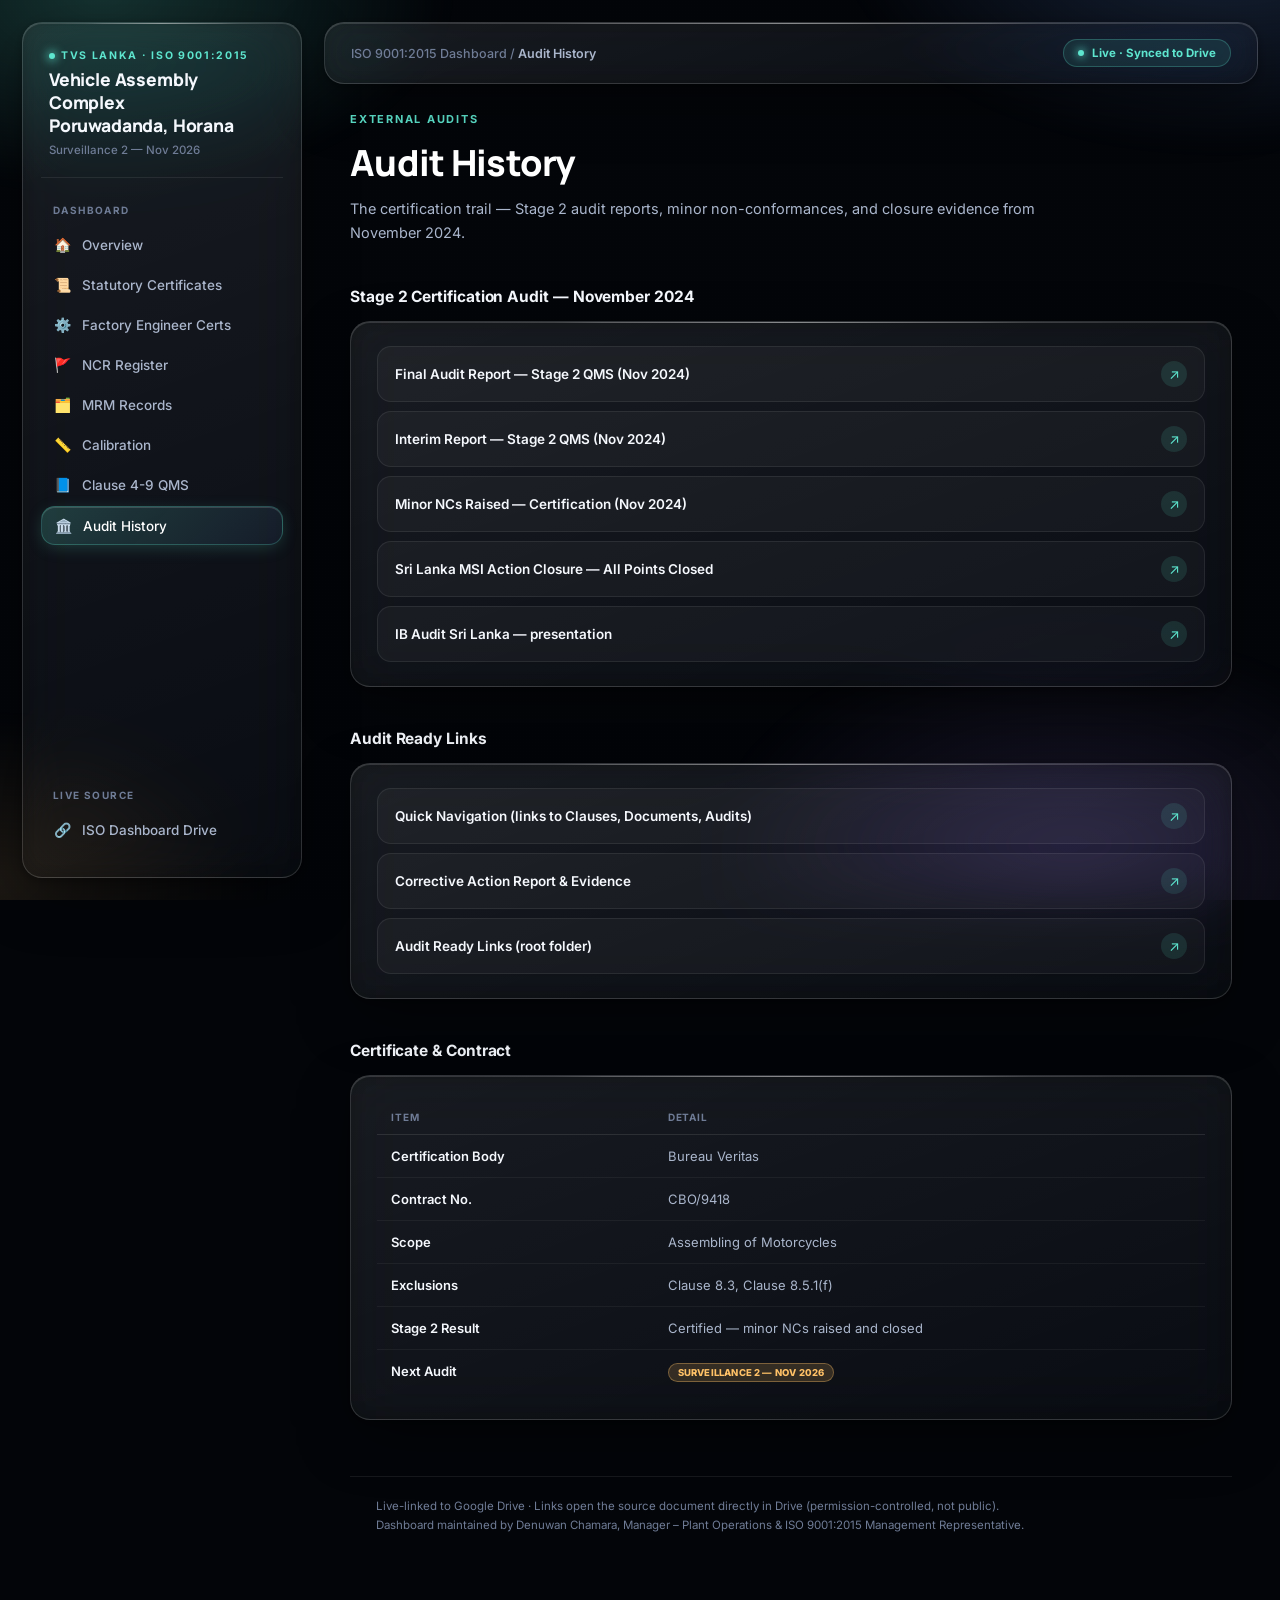
==== audit-history.html @ 872c2c88 "Add files via upload" ====
<!DOCTYPE html>
<html lang="en">
<head>
<meta charset="UTF-8">
<meta name="viewport" content="width=device-width, initial-scale=1.0">
<title>Audit History — TVS Lanka ISO Dashboard</title>
<style>
@import url('https://fonts.googleapis.com/css2?family=Inter:wght@400;500;600;700;800&family=Manrope:wght@500;600;700;800&display=swap');

:root {
  --bg-0: #030509;
  --bg-1: #06090f;

  --glass-fill-1: rgba(255,255,255,0.09);
  --glass-fill-2: rgba(255,255,255,0.03);
  --glass-border: rgba(255,255,255,0.14);
  --glass-border-hi: rgba(255,255,255,0.42);
  --glass-shadow: 0 20px 60px -12px rgba(0,0,0,0.55), 0 2px 8px rgba(0,0,0,0.3);

  --teal: #5ee6cf;
  --blue: #6fa3ff;
  --violet: #b28dff;
  --amber: #ffc267;
  --red: #ff7a7a;

  --text-hi: #f5f8fd;
  --text-mid: #aab6cc;
  --text-low: #6f7c96;

  --r-xl: 28px;
  --r-lg: 20px;
  --r-md: 14px;
  --r-sm: 10px;
}

* { box-sizing: border-box; }
::selection { background: rgba(94,230,207,0.28); color: #fff; }

html { -webkit-font-smoothing: antialiased; }

html, body {
  margin: 0;
  padding: 0;
  background: var(--bg-0);
  color: var(--text-hi);
  font-family: 'Inter', -apple-system, BlinkMacSystemFont, "SF Pro Display", "Segoe UI", sans-serif;
  scroll-behavior: smooth;
  min-height: 100vh;
}

h1, h2, .brand .title, .kpi .num {
  font-family: 'Manrope', -apple-system, BlinkMacSystemFont, sans-serif;
}

a { color: inherit; text-decoration: none; }
button { font-family: inherit; }

/* ============ Ambient background: animated light mesh ============ */
.bg-mesh {
  position: fixed;
  inset: 0;
  z-index: 0;
  overflow: hidden;
  background: var(--bg-0);
}
.bg-mesh::before {
  content: "";
  position: absolute;
  inset: -10%;
  background:
    radial-gradient(38% 30% at 15% 8%, rgba(94,230,207,0.20), transparent 60%),
    radial-gradient(42% 34% at 88% 2%, rgba(111,163,255,0.20), transparent 60%),
    radial-gradient(40% 36% at 78% 88%, rgba(178,141,255,0.14), transparent 60%),
    radial-gradient(30% 26% at 8% 90%, rgba(255,194,103,0.10), transparent 60%);
  filter: blur(10px);
  animation: drift 34s ease-in-out infinite alternate;
}
.bg-mesh::after {
  content: "";
  position: absolute;
  inset: 0;
  background-image: radial-gradient(rgba(255,255,255,0.035) 1px, transparent 1px);
  background-size: 3px 3px;
  opacity: 0.5;
  mix-blend-mode: overlay;
}
@keyframes drift {
  0%   { transform: translate(0,0) scale(1); }
  50%  { transform: translate(-2%, 2%) scale(1.04); }
  100% { transform: translate(2%, -1%) scale(1.02); }
}
@media (prefers-reduced-motion: reduce) {
  .bg-mesh::before { animation: none; }
}

/* ============ Layout ============ */
.layout {
  position: relative;
  z-index: 1;
  display: grid;
  grid-template-columns: 280px 1fr;
  gap: 22px;
  min-height: 100vh;
  padding: 22px;
  align-items: start;
}

/* ============ Glass primitive ============ */
.glass {
  position: relative;
  background: linear-gradient(160deg, var(--glass-fill-1), var(--glass-fill-2));
  backdrop-filter: blur(28px) saturate(170%);
  -webkit-backdrop-filter: blur(28px) saturate(170%);
  border: 1px solid var(--glass-border);
  border-radius: var(--r-lg);
  box-shadow: var(--glass-shadow), inset 0 1px 0 rgba(255,255,255,0.14), inset 0 -1px 12px rgba(0,0,0,0.18);
}
.glass::before {
  content: "";
  position: absolute;
  top: 0; left: 12%; right: 12%;
  height: 1px;
  background: linear-gradient(90deg, transparent, var(--glass-border-hi), transparent);
  border-radius: 100%;
}

/* ============ Sidebar ============ */
.sidebar {
  position: sticky;
  top: 22px;
  height: calc(100vh - 44px);
  padding: 26px 18px;
  display: flex;
  flex-direction: column;
  overflow-y: auto;
}
.sidebar::-webkit-scrollbar { width: 0; }

.brand {
  display: flex;
  flex-direction: column;
  gap: 6px;
  margin-bottom: 26px;
  padding: 0 8px 20px;
  border-bottom: 1px solid rgba(255,255,255,0.08);
}
.brand .mark {
  display: inline-flex;
  align-items: center;
  gap: 6px;
  font-size: 10.5px;
  letter-spacing: 0.16em;
  color: var(--teal);
  font-weight: 700;
  text-transform: uppercase;
}
.brand .mark::before {
  content: "";
  width: 6px; height: 6px;
  border-radius: 50%;
  background: var(--teal);
  box-shadow: 0 0 10px 2px rgba(94,230,207,0.7);
}
.brand .title {
  font-size: 17.5px;
  font-weight: 800;
  color: var(--text-hi);
  line-height: 1.32;
  letter-spacing: -0.01em;
}
.brand .sub {
  font-size: 11.5px;
  color: var(--text-low);
  font-weight: 500;
}

.nav-group { margin-bottom: 22px; }
.nav-label {
  font-size: 10px;
  letter-spacing: 0.14em;
  text-transform: uppercase;
  color: var(--text-low);
  margin: 0 0 10px 12px;
  font-weight: 700;
}

.nav-link {
  position: relative;
  display: flex;
  align-items: center;
  gap: 11px;
  padding: 10px 12px;
  border-radius: var(--r-md);
  font-size: 13.5px;
  font-weight: 500;
  color: var(--text-mid);
  margin-bottom: 3px;
  transition: background 0.2s ease, color 0.2s ease, transform 0.15s ease;
}
.nav-link:hover { background: rgba(255,255,255,0.06); color: var(--text-hi); transform: translateX(2px); }
.nav-link.active {
  background: linear-gradient(135deg, rgba(94,230,207,0.20), rgba(111,163,255,0.08));
  color: #fff;
  border: 1px solid rgba(94,230,207,0.25);
  box-shadow: 0 4px 18px -4px rgba(94,230,207,0.25), inset 0 1px 0 rgba(255,255,255,0.15);
}
.nav-link .ic { width: 18px; text-align: center; font-size: 14px; }

.sidebar-footer { margin-top: auto; padding-top: 16px; }

/* ============ Main ============ */
.main { min-width: 0; }

.topbar {
  padding: 16px 26px;
  margin-bottom: 24px;
  display: flex;
  align-items: center;
  justify-content: space-between;
}
.topbar .crumb { font-size: 12.5px; color: var(--text-low); font-weight: 500; }
.topbar .crumb b { color: var(--text-mid); font-weight: 600; }
.topbar .pill {
  display: flex;
  align-items: center;
  gap: 8px;
  font-size: 11.5px;
  font-weight: 700;
  color: var(--teal);
  padding: 6px 14px;
  border-radius: 100px;
  background: rgba(94,230,207,0.10);
  border: 1px solid rgba(94,230,207,0.25);
}
.pill-dot { width: 6px; height: 6px; border-radius: 50%; background: var(--teal); box-shadow: 0 0 8px 1px rgba(94,230,207,0.8); }

.content-pad { padding: 4px 26px 60px; }

.page-header { margin-bottom: 34px; }
.eyebrow {
  font-size: 11px;
  letter-spacing: 0.16em;
  text-transform: uppercase;
  color: var(--teal);
  font-weight: 700;
  margin-bottom: 12px;
}
h1 {
  font-size: 36px;
  font-weight: 800;
  margin: 0 0 10px;
  letter-spacing: -0.02em;
  background: linear-gradient(135deg, #ffffff 30%, #b9c6de 100%);
  -webkit-background-clip: text;
  background-clip: text;
  -webkit-text-fill-color: transparent;
}
.page-desc { color: var(--text-mid); font-size: 14.5px; max-width: 700px; line-height: 1.65; }

/* ============ Grid & Panel ============ */
.grid { display: grid; gap: 18px; }
.grid-2 { grid-template-columns: repeat(2, 1fr); }
.grid-3 { grid-template-columns: repeat(3, 1fr); }
.grid-4 { grid-template-columns: repeat(4, 1fr); }

@media (max-width: 1050px) {
  .grid-2, .grid-3, .grid-4 { grid-template-columns: 1fr; }
  .layout { grid-template-columns: 1fr; }
  .sidebar { position: relative; height: auto; top: 0; }
}

.panel { padding: 24px 26px; }

/* ============ KPI cards ============ */
.kpi {
  padding: 22px 24px;
  position: relative;
  overflow: hidden;
}
.kpi::after {
  content: "";
  position: absolute;
  width: 120px; height: 120px;
  border-radius: 50%;
  top: -50px; right: -50px;
  background: radial-gradient(circle, var(--kpi-glow, rgba(94,230,207,0.25)), transparent 70%);
  filter: blur(6px);
}
.kpi .num { font-size: 32px; font-weight: 800; letter-spacing: -0.02em; position: relative; z-index: 1; }
.kpi .label { font-size: 12.5px; color: var(--text-mid); margin-top: 6px; font-weight: 500; position: relative; z-index: 1; }
.kpi.ok { --kpi-glow: rgba(94,230,207,0.3); } .kpi.ok .num { color: var(--teal); }
.kpi.warn { --kpi-glow: rgba(255,194,103,0.3); } .kpi.warn .num { color: var(--amber); }
.kpi.bad { --kpi-glow: rgba(255,122,122,0.3); } .kpi.bad .num { color: var(--red); }

/* ============ Section title ============ */
.section-title {
  font-size: 15.5px;
  font-weight: 700;
  margin: 42px 0 15px;
  display: flex;
  align-items: center;
  gap: 10px;
  color: var(--text-hi);
  letter-spacing: -0.005em;
}
.section-title .count {
  font-size: 10.5px;
  font-weight: 700;
  padding: 3px 10px;
  border-radius: 100px;
  background: rgba(255,255,255,0.06);
  border: 1px solid rgba(255,255,255,0.1);
  color: var(--text-mid);
}

/* ============ Document rows ============ */
.doc-list { display: flex; flex-direction: column; gap: 9px; }
.doc-row {
  display: flex;
  align-items: center;
  justify-content: space-between;
  gap: 14px;
  padding: 14px 17px;
  border-radius: var(--r-md);
  background: rgba(255,255,255,0.035);
  border: 1px solid rgba(255,255,255,0.08);
  transition: background 0.18s ease, border-color 0.18s ease, transform 0.15s ease;
}
.doc-row:hover {
  background: rgba(255,255,255,0.075);
  border-color: rgba(255,255,255,0.18);
  transform: translateX(3px);
}
.doc-row .name { font-size: 13.5px; color: var(--text-hi); font-weight: 600; }
.doc-row .meta { font-size: 11.5px; color: var(--text-low); margin-top: 3px; }
.doc-row .arrow {
  color: var(--teal);
  font-size: 14px;
  flex-shrink: 0;
  width: 26px; height: 26px;
  display: flex; align-items: center; justify-content: center;
  border-radius: 50%;
  background: rgba(94,230,207,0.12);
  transition: transform 0.18s ease;
}
.doc-row:hover .arrow { transform: rotate(45deg) scale(1.1); }

.tag {
  font-size: 9.5px;
  font-weight: 800;
  letter-spacing: 0.05em;
  padding: 4px 9px;
  border-radius: 7px;
  text-transform: uppercase;
  flex-shrink: 0;
  border: 1px solid transparent;
}
.tag.current { background: rgba(94,230,207,0.14); color: var(--teal); border-color: rgba(94,230,207,0.3); }
.tag.superseded { background: rgba(170,182,204,0.10); color: var(--text-low); border-color: rgba(170,182,204,0.18); }
.tag.expired { background: rgba(255,122,122,0.16); color: var(--red); border-color: rgba(255,122,122,0.35); }
.tag.pending { background: rgba(255,194,103,0.14); color: var(--amber); border-color: rgba(255,194,103,0.3); }
.tag.folder { background: rgba(111,163,255,0.14); color: var(--blue); border-color: rgba(111,163,255,0.3); }

/* ============ Category card ============ */
.cat-card {
  padding: 22px 22px 18px;
}
.cat-card .cat-head {
  display: flex;
  align-items: center;
  justify-content: space-between;
  margin-bottom: 16px;
}
.cat-card .cat-title { font-size: 14.5px; font-weight: 700; display: flex; align-items: center; gap: 9px; }

/* ============ Alerts ============ */
.alert {
  display: flex;
  gap: 14px;
  align-items: flex-start;
  padding: 16px 20px;
  border-radius: var(--r-md);
  margin-bottom: 14px;
  backdrop-filter: blur(20px);
}
.alert.bad { background: linear-gradient(135deg, rgba(255,122,122,0.12), rgba(255,122,122,0.02)); border: 1px solid rgba(255,122,122,0.3); box-shadow: inset 0 1px 0 rgba(255,255,255,0.08); }
.alert.warn { background: linear-gradient(135deg, rgba(255,194,103,0.12), rgba(255,194,103,0.02)); border: 1px solid rgba(255,194,103,0.3); box-shadow: inset 0 1px 0 rgba(255,255,255,0.08); }
.alert .a-title { font-weight: 700; font-size: 13.5px; margin-bottom: 4px; color: var(--text-hi); }
.alert .a-body { font-size: 12.5px; color: var(--text-mid); line-height: 1.55; }

/* ============ Table ============ */
table { width: 100%; border-collapse: collapse; font-size: 13px; }
th {
  text-align: left;
  font-size: 10px;
  letter-spacing: 0.09em;
  text-transform: uppercase;
  color: var(--text-low);
  padding: 11px 14px;
  border-bottom: 1px solid rgba(255,255,255,0.1);
  font-weight: 700;
}
td { padding: 13px 14px; border-bottom: 1px solid rgba(255,255,255,0.05); color: var(--text-mid); vertical-align: top; }
tr:last-child td { border-bottom: none; }
tr:hover td { background: rgba(255,255,255,0.02); }
td.strong { color: var(--text-hi); font-weight: 600; }

.badge {
  display: inline-block;
  font-size: 9.5px;
  font-weight: 800;
  padding: 3px 9px;
  border-radius: 100px;
  text-transform: uppercase;
  letter-spacing: 0.02em;
  border: 1px solid transparent;
}
.badge.critical { background: rgba(255,122,122,0.16); color: var(--red); border-color: rgba(255,122,122,0.35); }
.badge.high { background: rgba(255,194,103,0.16); color: var(--amber); border-color: rgba(255,194,103,0.35); }
.badge.medium { background: rgba(111,163,255,0.16); color: var(--blue); border-color: rgba(111,163,255,0.35); }
.badge.chronic { background: rgba(255,122,122,0.22); color: #ffc9c9; border: 1px solid rgba(255,122,122,0.5); }

/* ============ Footer ============ */
.footer-note {
  margin-top: 56px;
  padding: 20px 26px 0;
  border-top: 1px solid rgba(255,255,255,0.08);
  font-size: 11.5px;
  color: var(--text-low);
  line-height: 1.7;
}

/* ============ Quicklinks ============ */
.quicklink-grid { display: grid; grid-template-columns: repeat(4, 1fr); gap: 16px; margin-top: 6px; }
@media (max-width: 950px) { .quicklink-grid { grid-template-columns: repeat(2, 1fr); } }

.quicklink {
  padding: 20px 20px;
  transition: transform 0.2s cubic-bezier(.2,.8,.2,1), border-color 0.2s ease, box-shadow 0.2s ease;
}
.quicklink:hover {
  transform: translateY(-4px);
  border-color: rgba(94,230,207,0.4);
  box-shadow: var(--glass-shadow), 0 0 0 1px rgba(94,230,207,0.15), inset 0 1px 0 rgba(255,255,255,0.18);
}
.quicklink .qi {
  font-size: 20px;
  margin-bottom: 12px;
  width: 40px; height: 40px;
  display: flex; align-items: center; justify-content: center;
  border-radius: 12px;
  background: linear-gradient(135deg, rgba(94,230,207,0.18), rgba(111,163,255,0.10));
  border: 1px solid rgba(255,255,255,0.1);
}
.quicklink .qt { font-size: 13.5px; font-weight: 700; margin-bottom: 5px; color: var(--text-hi); }
.quicklink .qd { font-size: 11.5px; color: var(--text-low); line-height: 1.5; }

</style>
</head>
<body>
<div class="bg-mesh"></div>
<div class="layout">
<aside class="sidebar glass">
  <div class="brand">
    <div class="mark">TVS Lanka · ISO 9001:2015</div>
    <div class="title">Vehicle Assembly Complex<br/>Poruwadanda, Horana</div>
    <div class="sub">Surveillance 2 — Nov 2026</div>
  </div>
  <div class="nav-group">
    <div class="nav-label">Dashboard</div>
    <a class="nav-link" href="index.html"><span class="ic">🏠</span>Overview</a>
<a class="nav-link" href="statutory-certificates.html"><span class="ic">📜</span>Statutory Certificates</a>
<a class="nav-link" href="factory-engineer-certifications.html"><span class="ic">⚙️</span>Factory Engineer Certs</a>
<a class="nav-link" href="ncr-register.html"><span class="ic">🚩</span>NCR Register</a>
<a class="nav-link" href="mrm.html"><span class="ic">🗂️</span>MRM Records</a>
<a class="nav-link" href="calibration.html"><span class="ic">📏</span>Calibration</a>
<a class="nav-link" href="clauses.html"><span class="ic">📘</span>Clause 4-9 QMS</a>
<a class="nav-link active" href="audit-history.html"><span class="ic">🏛️</span>Audit History</a>

  </div>
  <div class="sidebar-footer">
    <div class="nav-group" style="margin-bottom:0;">
      <div class="nav-label">Live Source</div>
      <a class="nav-link" href="https://drive.google.com/drive/folders/1fI8lnC75AIHqGL_A47RscJQQVcNP-9Ax" target="_blank"><span class="ic">🔗</span>ISO Dashboard Drive</a>
    </div>
  </div>
</aside>
<main class="main">
  <div class="topbar glass">
    <div class="crumb">ISO 9001:2015 Dashboard&nbsp;/&nbsp;<b>Audit History</b></div>
    <div class="pill"><span class="pill-dot"></span>Live &middot; Synced to Drive</div>
  </div>
  <div class="content-pad">
    <div class="page-header">
      <div class="eyebrow">External Audits</div>
      <h1>Audit History</h1>
      <div class="page-desc">The certification trail — Stage 2 audit reports, minor non-conformances, and closure evidence from November 2024.</div>
    </div>

  <div class="section-title">Stage 2 Certification Audit — November 2024</div>
  <div class="panel glass">
    <div class="doc-list">
      <a class="doc-row" href="https://drive.google.com/file/d/1U3VOqRWzW9GC2PaIjoJ5Zw7SLGYOLklu/view" target="_blank">
      <div><div class="name">Final Audit Report — Stage 2 QMS (Nov 2024)</div></div>
      <span class="arrow">↗</span>
    </a>
      <a class="doc-row" href="https://drive.google.com/file/d/1ASRcTXyn5oIRUrGyYidHrpGFAe1XMweg/view" target="_blank">
      <div><div class="name">Interim Report — Stage 2 QMS (Nov 2024)</div></div>
      <span class="arrow">↗</span>
    </a>
      <a class="doc-row" href="https://drive.google.com/file/d/1bRiIWPdn7fgTtwjK1tMe_m0PeQ1g3TIs/view" target="_blank">
      <div><div class="name">Minor NCs Raised — Certification (Nov 2024)</div></div>
      <span class="arrow">↗</span>
    </a>
      <a class="doc-row" href="https://drive.google.com/file/d/1uv_p8wBw6MtBkpVPQ0wBJHSq2GV9XaME/view" target="_blank">
      <div><div class="name">Sri Lanka MSI Action Closure — All Points Closed</div></div>
      <span class="arrow">↗</span>
    </a>
      <a class="doc-row" href="https://drive.google.com/file/d/19JS_Xjr5gTbVakaHUEgIbD3VSBVutxQ1/view" target="_blank">
      <div><div class="name">IB Audit Sri Lanka — presentation</div></div>
      <span class="arrow">↗</span>
    </a>
    </div>
  </div>

  <div class="section-title">Audit Ready Links</div>
  <div class="panel glass">
    <div class="doc-list">
      <a class="doc-row" href="https://drive.google.com/drive/folders/1SruCMh9dSh_uIXXEnyx3kbPPVjtuRUpo" target="_blank">
      <div><div class="name">Quick Navigation (links to Clauses, Documents, Audits)</div></div>
      <span class="arrow">↗</span>
    </a>
      <a class="doc-row" href="https://drive.google.com/drive/folders/1nq7LkVDhAlJTqsPqGEddVaicQluwNcwt" target="_blank">
      <div><div class="name">Corrective Action Report & Evidence</div></div>
      <span class="arrow">↗</span>
    </a>
      <a class="doc-row" href="https://drive.google.com/drive/folders/1YqowLsZUve3og3bkjUZS7cNyOKn9-jeX" target="_blank">
      <div><div class="name">Audit Ready Links (root folder)</div></div>
      <span class="arrow">↗</span>
    </a>
    </div>
  </div>

  <div class="section-title">Certificate & Contract</div>
  <div class="panel glass">
    <table>
      <tr><th>Item</th><th>Detail</th></tr>
      <tr><td class="strong">Certification Body</td><td>Bureau Veritas</td></tr>
      <tr><td class="strong">Contract No.</td><td>CBO/9418</td></tr>
      <tr><td class="strong">Scope</td><td>Assembling of Motorcycles</td></tr>
      <tr><td class="strong">Exclusions</td><td>Clause 8.3, Clause 8.5.1(f)</td></tr>
      <tr><td class="strong">Stage 2 Result</td><td>Certified — minor NCs raised and closed</td></tr>
      <tr><td class="strong">Next Audit</td><td><span class="badge high">Surveillance 2 — Nov 2026</span></td></tr>
    </table>
  </div>

    <div class="footer-note">
      Live-linked to Google Drive · Links open the source document directly in Drive (permission-controlled, not public).<br/>
      Dashboard maintained by Denuwan Chamara, Manager – Plant Operations &amp; ISO 9001:2015 Management Representative.
    </div>
  </div>
</main>
</div>
</body>
</html>
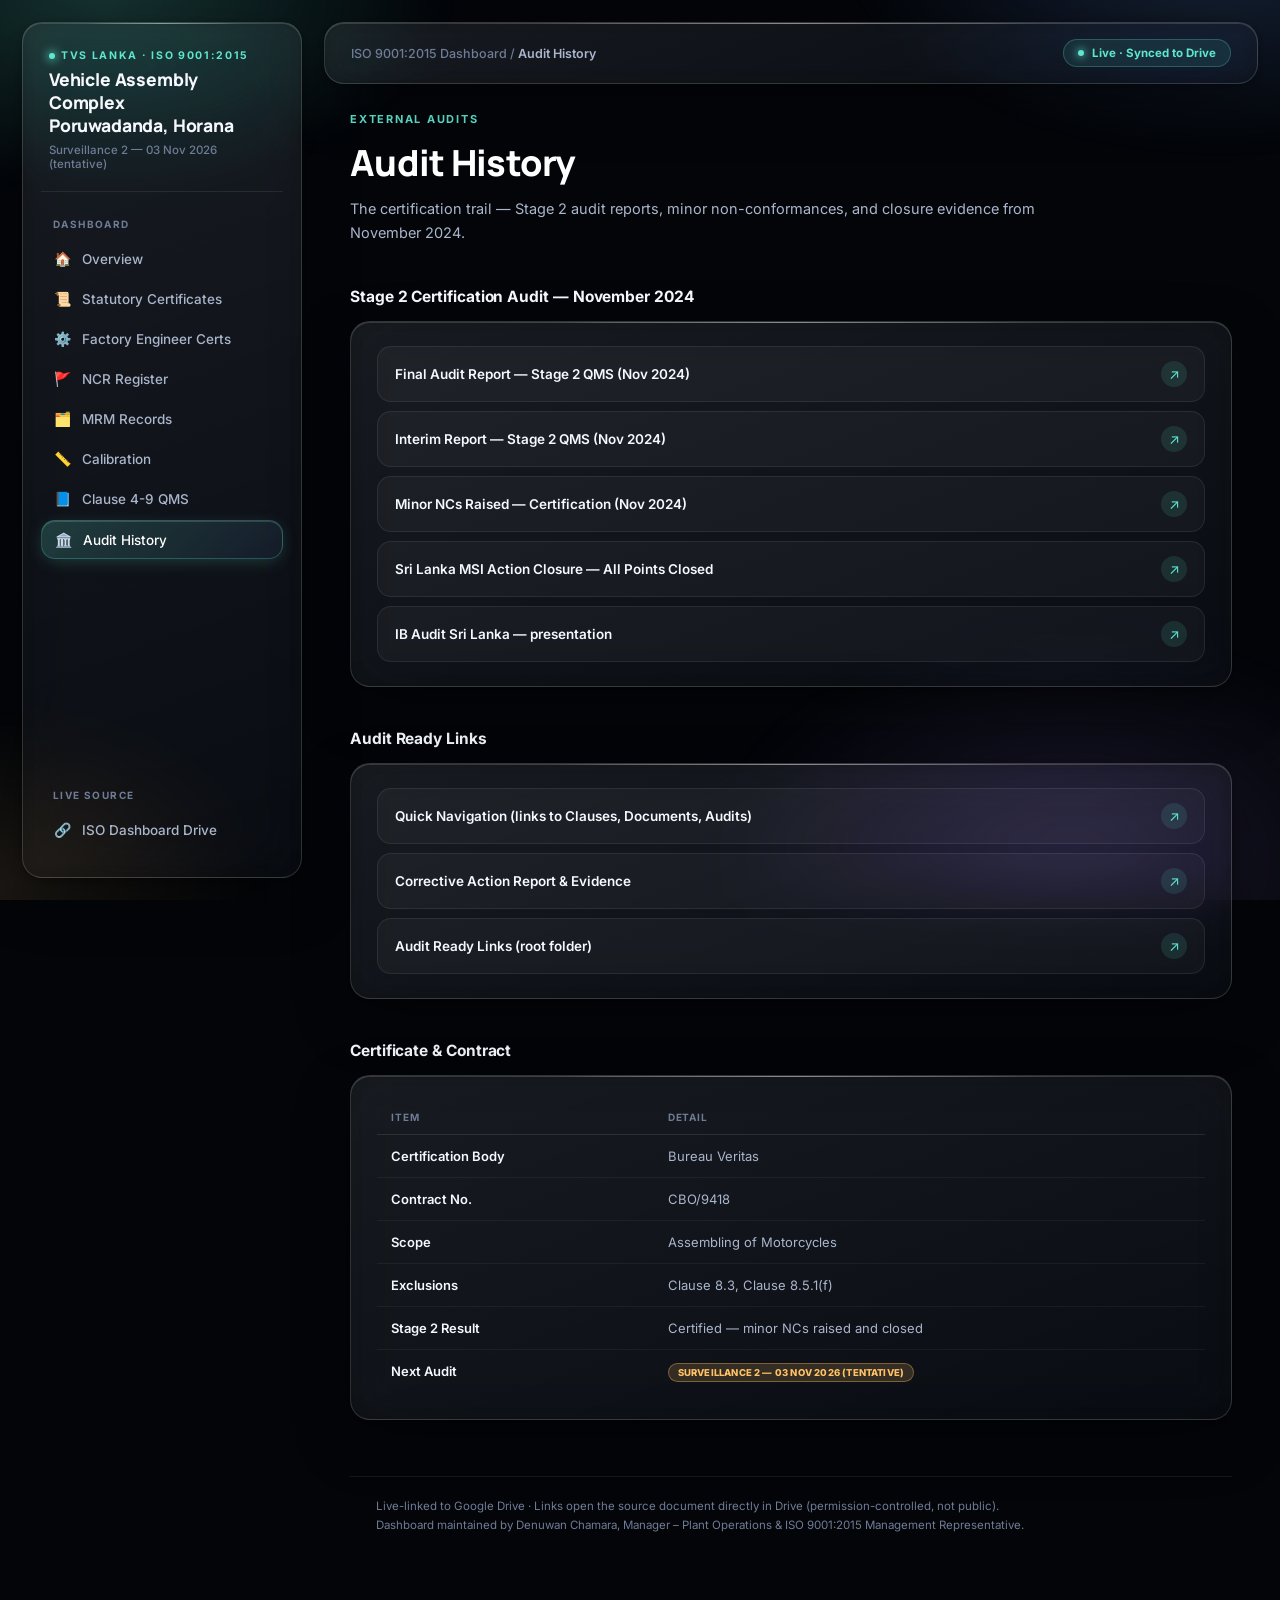
==== commit 25552d61: "Update status: S2 03-Nov-2026 countdown, calibration done, fire pump re-inspected, MRM overdue, pend" ====
--- a/audit-history.html
+++ b/audit-history.html
@@ -464,7 +464,7 @@
   <div class="brand">
     <div class="mark">TVS Lanka · ISO 9001:2015</div>
     <div class="title">Vehicle Assembly Complex<br/>Poruwadanda, Horana</div>
-    <div class="sub">Surveillance 2 — Nov 2026</div>
+    <div class="sub">Surveillance 2 — 03 Nov 2026 (tentative)</div>
   </div>
   <div class="nav-group">
     <div class="nav-label">Dashboard</div>
@@ -550,7 +550,7 @@
       <tr><td class="strong">Scope</td><td>Assembling of Motorcycles</td></tr>
       <tr><td class="strong">Exclusions</td><td>Clause 8.3, Clause 8.5.1(f)</td></tr>
       <tr><td class="strong">Stage 2 Result</td><td>Certified — minor NCs raised and closed</td></tr>
-      <tr><td class="strong">Next Audit</td><td><span class="badge high">Surveillance 2 — Nov 2026</span></td></tr>
+      <tr><td class="strong">Next Audit</td><td><span class="badge high">Surveillance 2 — 03 Nov 2026 (tentative)</span></td></tr>
     </table>
   </div>
 
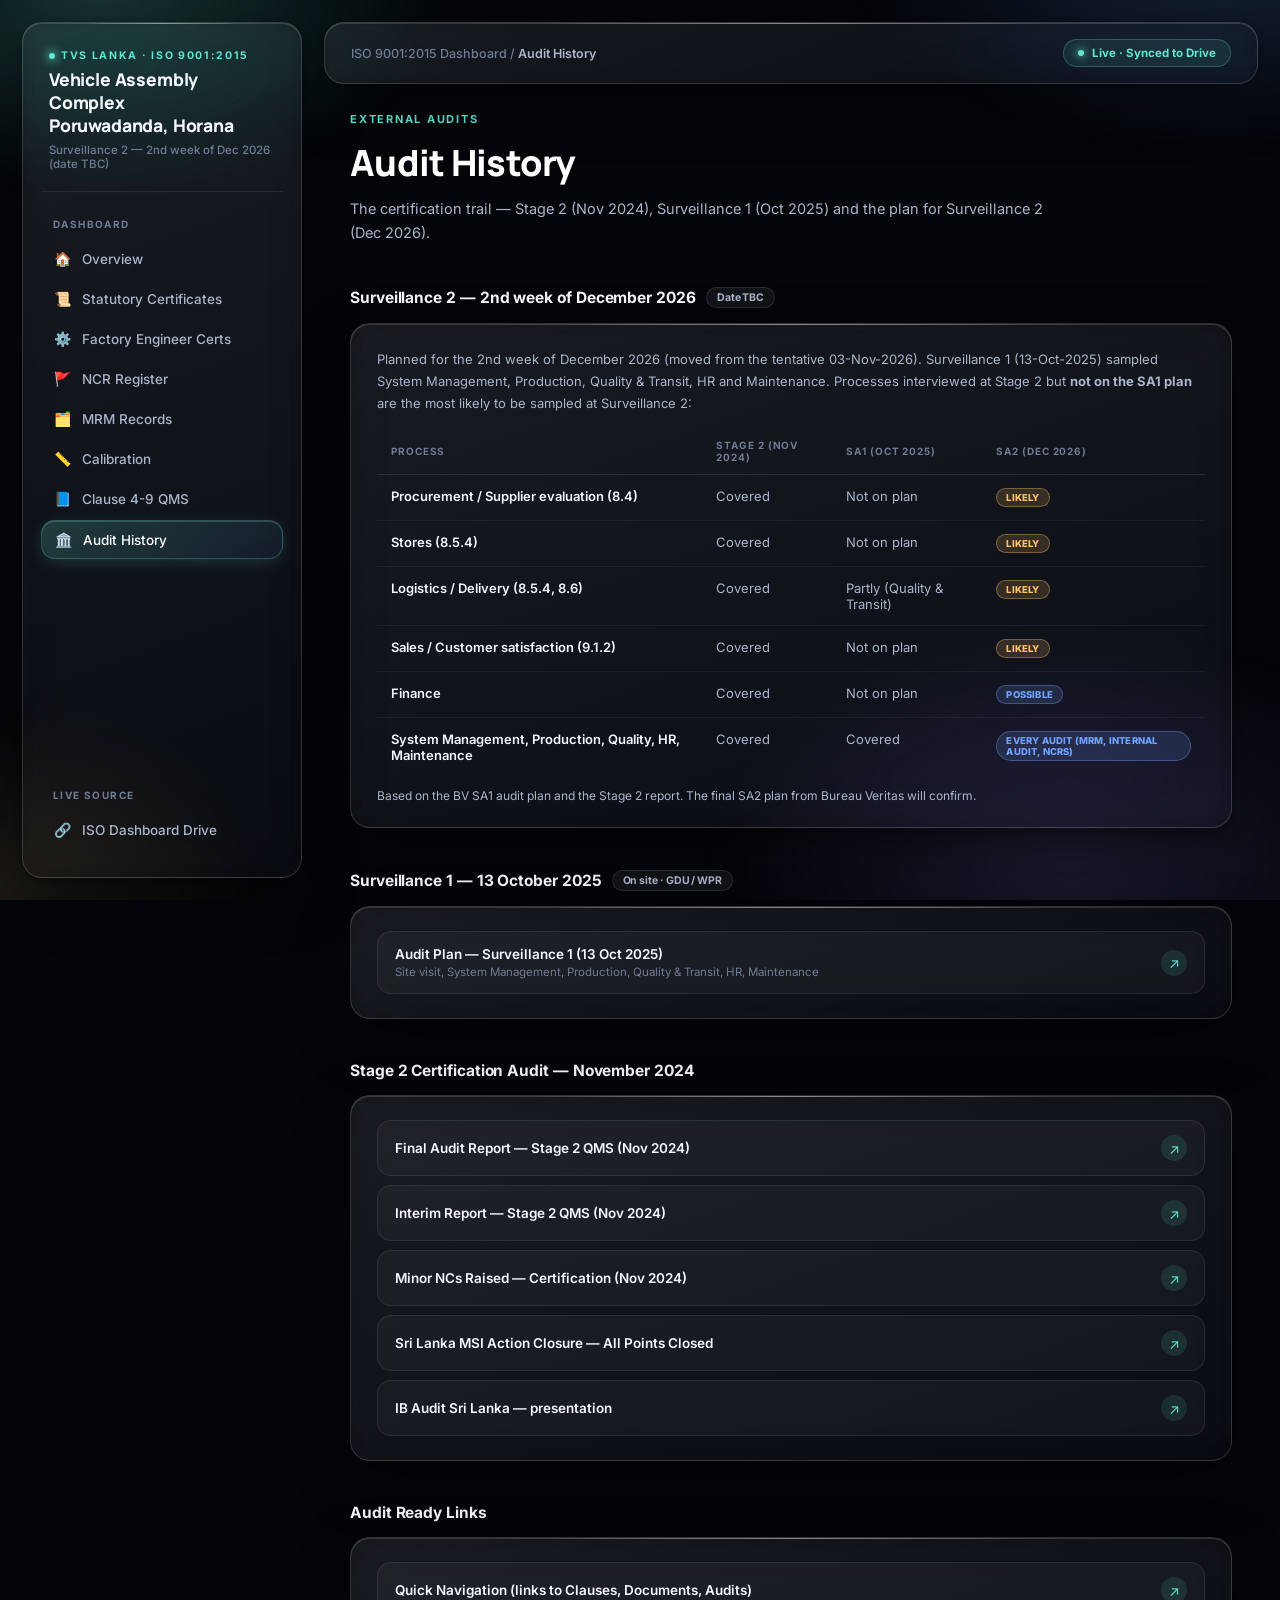
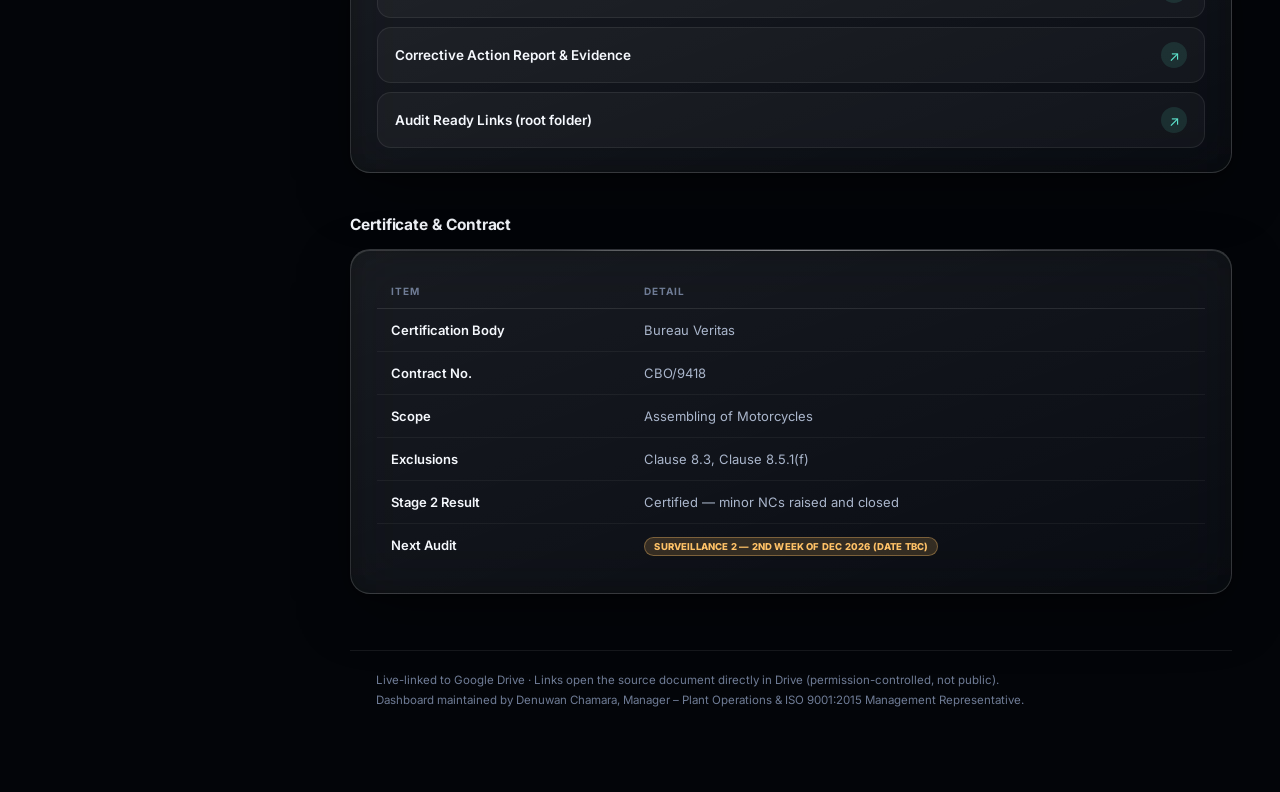
==== commit 0624a779: "Surveillance 2 moved to 2nd week of Dec 2026; add SA1 (13-Oct-2025) and SA2 focus areas; MRM 13-Oct-" ====
--- a/audit-history.html
+++ b/audit-history.html
@@ -287,7 +287,7 @@
   filter: blur(6px);
 }
 .kpi .num { font-size: 32px; font-weight: 800; letter-spacing: -0.02em; position: relative; z-index: 1; }
-.kpi .label { font-size: 12.5px; color: var(--text-mid); margin-top: 6px; font-weight: 500; position: relative; z-index: 1; }
+.kpi .label { font-size: 12.5px; color: var(--text-mid); margin-top: 6px; font-weight: 500; position: relative; z-index: 1; min-height: 2.9em; line-height: 1.45; }
 .kpi.ok { --kpi-glow: rgba(94,230,207,0.3); } .kpi.ok .num { color: var(--teal); }
 .kpi.warn { --kpi-glow: rgba(255,194,103,0.3); } .kpi.warn .num { color: var(--amber); }
 .kpi.bad { --kpi-glow: rgba(255,122,122,0.3); } .kpi.bad .num { color: var(--red); }
@@ -464,7 +464,7 @@
   <div class="brand">
     <div class="mark">TVS Lanka · ISO 9001:2015</div>
     <div class="title">Vehicle Assembly Complex<br/>Poruwadanda, Horana</div>
-    <div class="sub">Surveillance 2 — 03 Nov 2026 (tentative)</div>
+    <div class="sub">Surveillance 2 — 2nd week of Dec 2026 (date TBC)</div>
   </div>
   <div class="nav-group">
     <div class="nav-label">Dashboard</div>
@@ -494,8 +494,37 @@
     <div class="page-header">
       <div class="eyebrow">External Audits</div>
       <h1>Audit History</h1>
-      <div class="page-desc">The certification trail — Stage 2 audit reports, minor non-conformances, and closure evidence from November 2024.</div>
-    </div>
+      <div class="page-desc">The certification trail — Stage 2 (Nov 2024), Surveillance 1 (Oct 2025) and the plan for Surveillance 2 (Dec 2026).</div>
+    </div>
+
+  <div class="section-title">Surveillance 2 — 2nd week of December 2026 <span class="count">Date TBC</span></div>
+  <div class="panel glass">
+    <div style="font-size:13px;color:var(--text-mid);line-height:1.7;margin-bottom:14px;">
+      Planned for the 2nd week of December 2026 (moved from the tentative 03-Nov-2026). Surveillance 1 (13-Oct-2025) sampled
+      System Management, Production, Quality &amp; Transit, HR and Maintenance. Processes interviewed at Stage 2 but <b>not on the
+      SA1 plan</b> are the most likely to be sampled at Surveillance 2:
+    </div>
+    <table>
+      <tr><th>Process</th><th>Stage 2 (Nov 2024)</th><th>SA1 (Oct 2025)</th><th>SA2 (Dec 2026)</th></tr>
+      <tr><td class="strong">Procurement / Supplier evaluation (8.4)</td><td>Covered</td><td>Not on plan</td><td><span class="badge high">Likely</span></td></tr>
+      <tr><td class="strong">Stores (8.5.4)</td><td>Covered</td><td>Not on plan</td><td><span class="badge high">Likely</span></td></tr>
+      <tr><td class="strong">Logistics / Delivery (8.5.4, 8.6)</td><td>Covered</td><td>Partly (Quality &amp; Transit)</td><td><span class="badge high">Likely</span></td></tr>
+      <tr><td class="strong">Sales / Customer satisfaction (9.1.2)</td><td>Covered</td><td>Not on plan</td><td><span class="badge high">Likely</span></td></tr>
+      <tr><td class="strong">Finance</td><td>Covered</td><td>Not on plan</td><td><span class="badge medium">Possible</span></td></tr>
+      <tr><td class="strong">System Management, Production, Quality, HR, Maintenance</td><td>Covered</td><td>Covered</td><td><span class="badge medium">Every audit (MRM, internal audit, NCRs)</span></td></tr>
+    </table>
+    <div style="font-size:12px;color:var(--text-lo, var(--text-mid));margin-top:12px;">Based on the BV SA1 audit plan and the Stage 2 report. The final SA2 plan from Bureau Veritas will confirm.</div>
+  </div>
+
+  <div class="section-title">Surveillance 1 — 13 October 2025 <span class="count">On site · GDU / WPR</span></div>
+  <div class="panel glass">
+    <div class="doc-list">
+      <a class="doc-row" href="https://drive.google.com/file/d/1AC06tovMCFYfIdroPfXZlAQbpU8yMfoC/view" target="_blank">
+      <div><div class="name">Audit Plan — Surveillance 1 (13 Oct 2025)</div><div class="meta">Site visit, System Management, Production, Quality &amp; Transit, HR, Maintenance</div></div>
+      <span class="arrow">↗</span>
+    </a>
+    </div>
+  </div>
 
   <div class="section-title">Stage 2 Certification Audit — November 2024</div>
   <div class="panel glass">
@@ -550,7 +579,7 @@
       <tr><td class="strong">Scope</td><td>Assembling of Motorcycles</td></tr>
       <tr><td class="strong">Exclusions</td><td>Clause 8.3, Clause 8.5.1(f)</td></tr>
       <tr><td class="strong">Stage 2 Result</td><td>Certified — minor NCs raised and closed</td></tr>
-      <tr><td class="strong">Next Audit</td><td><span class="badge high">Surveillance 2 — 03 Nov 2026 (tentative)</span></td></tr>
+      <tr><td class="strong">Next Audit</td><td><span class="badge high">Surveillance 2 — 2nd week of Dec 2026 (date TBC)</span></td></tr>
     </table>
   </div>
 
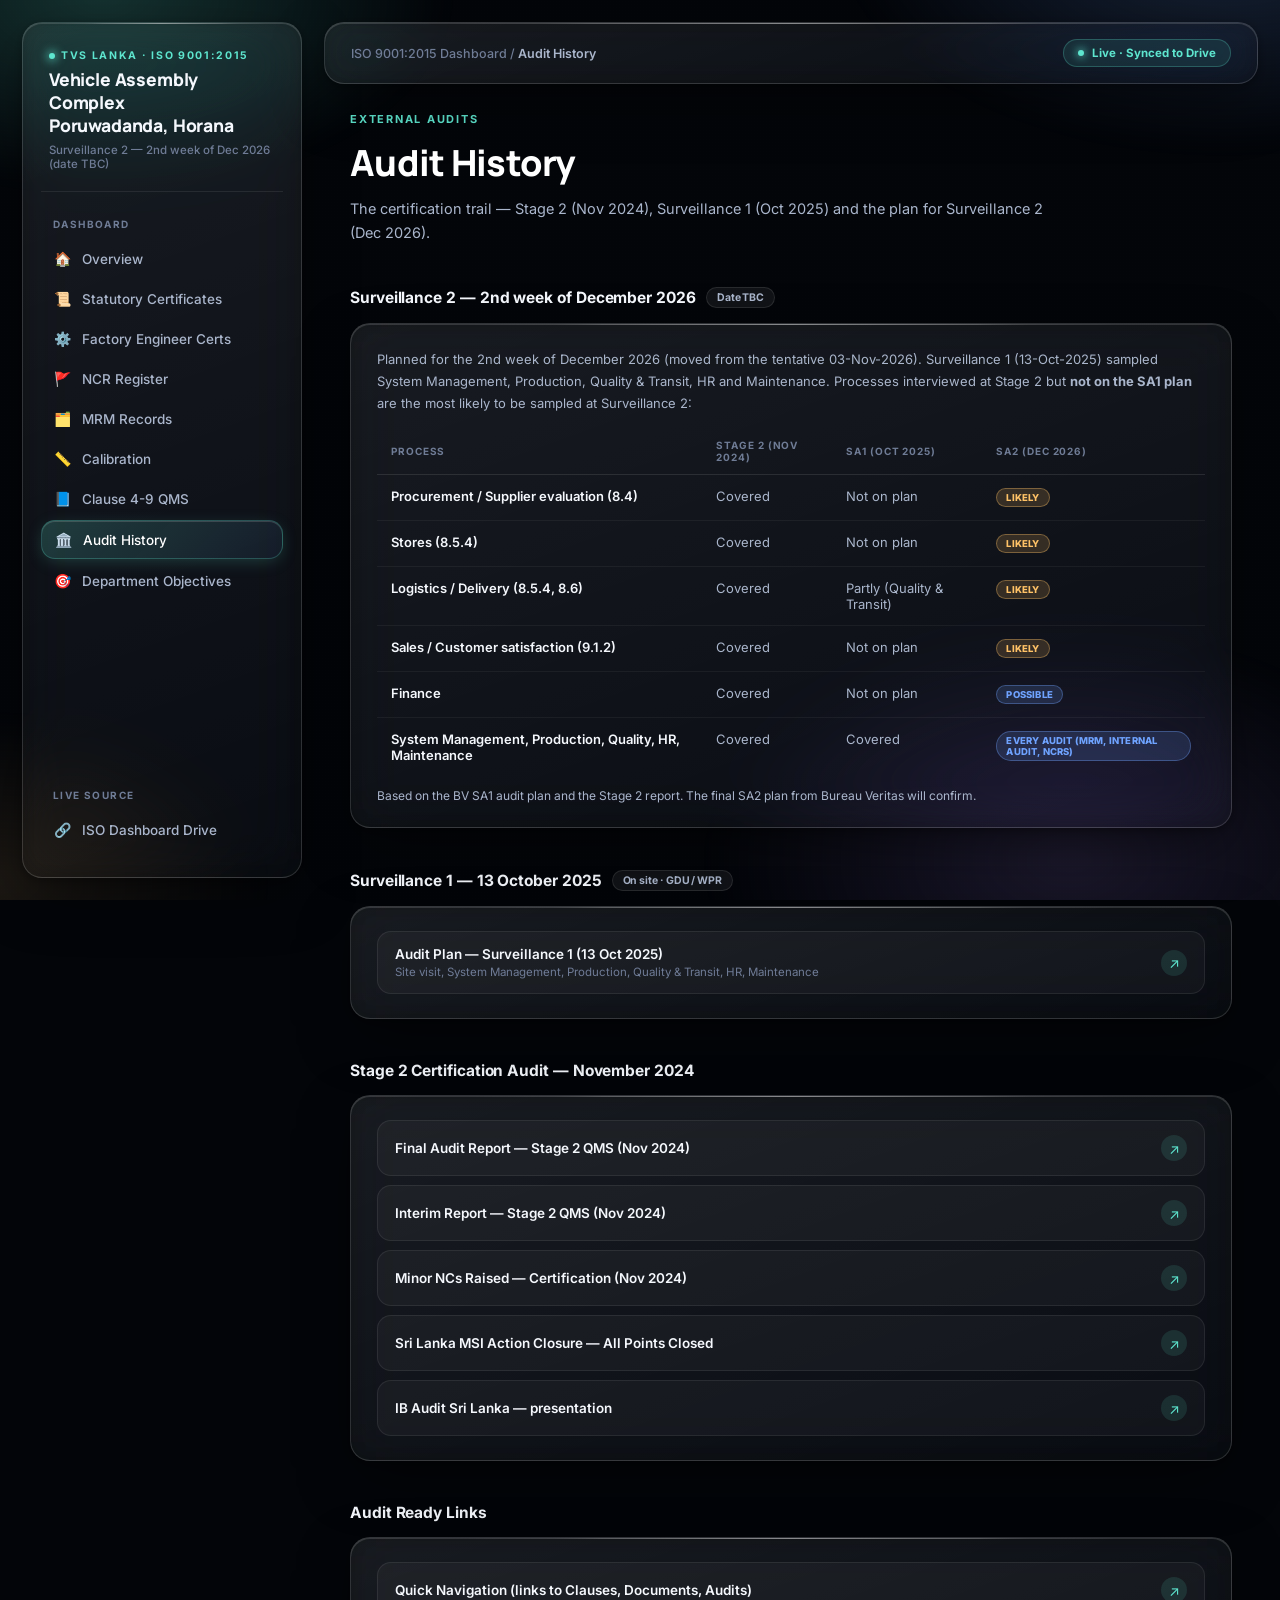
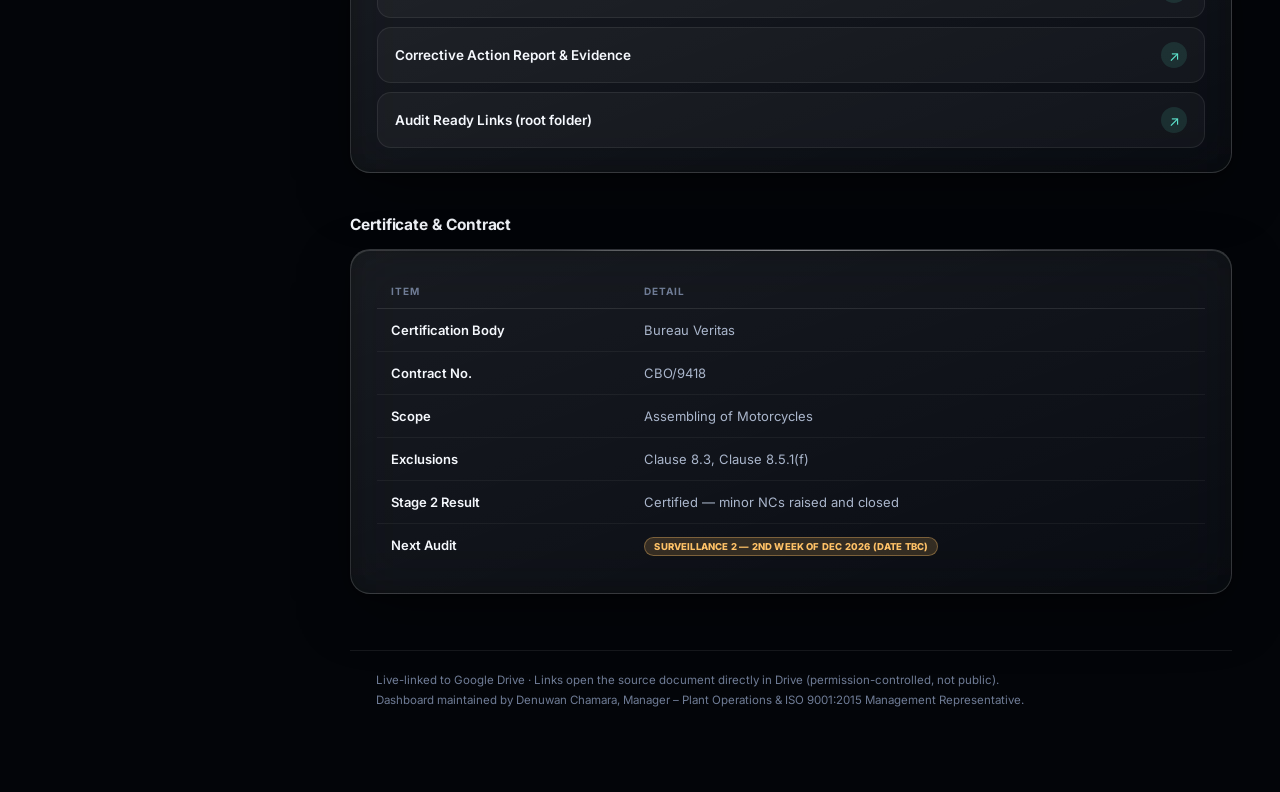
==== commit 43e0bd8b: "Department Objectives page (TVS/QMS/OMT/01) with AI tools per department, 2026-27 draft update; nav " ====
--- a/audit-history.html
+++ b/audit-history.html
@@ -476,6 +476,7 @@
 <a class="nav-link" href="calibration.html"><span class="ic">📏</span>Calibration</a>
 <a class="nav-link" href="clauses.html"><span class="ic">📘</span>Clause 4-9 QMS</a>
 <a class="nav-link active" href="audit-history.html"><span class="ic">🏛️</span>Audit History</a>
+<a class="nav-link" href="department-objectives.html"><span class="ic">🎯</span>Department Objectives</a>
 
   </div>
   <div class="sidebar-footer">
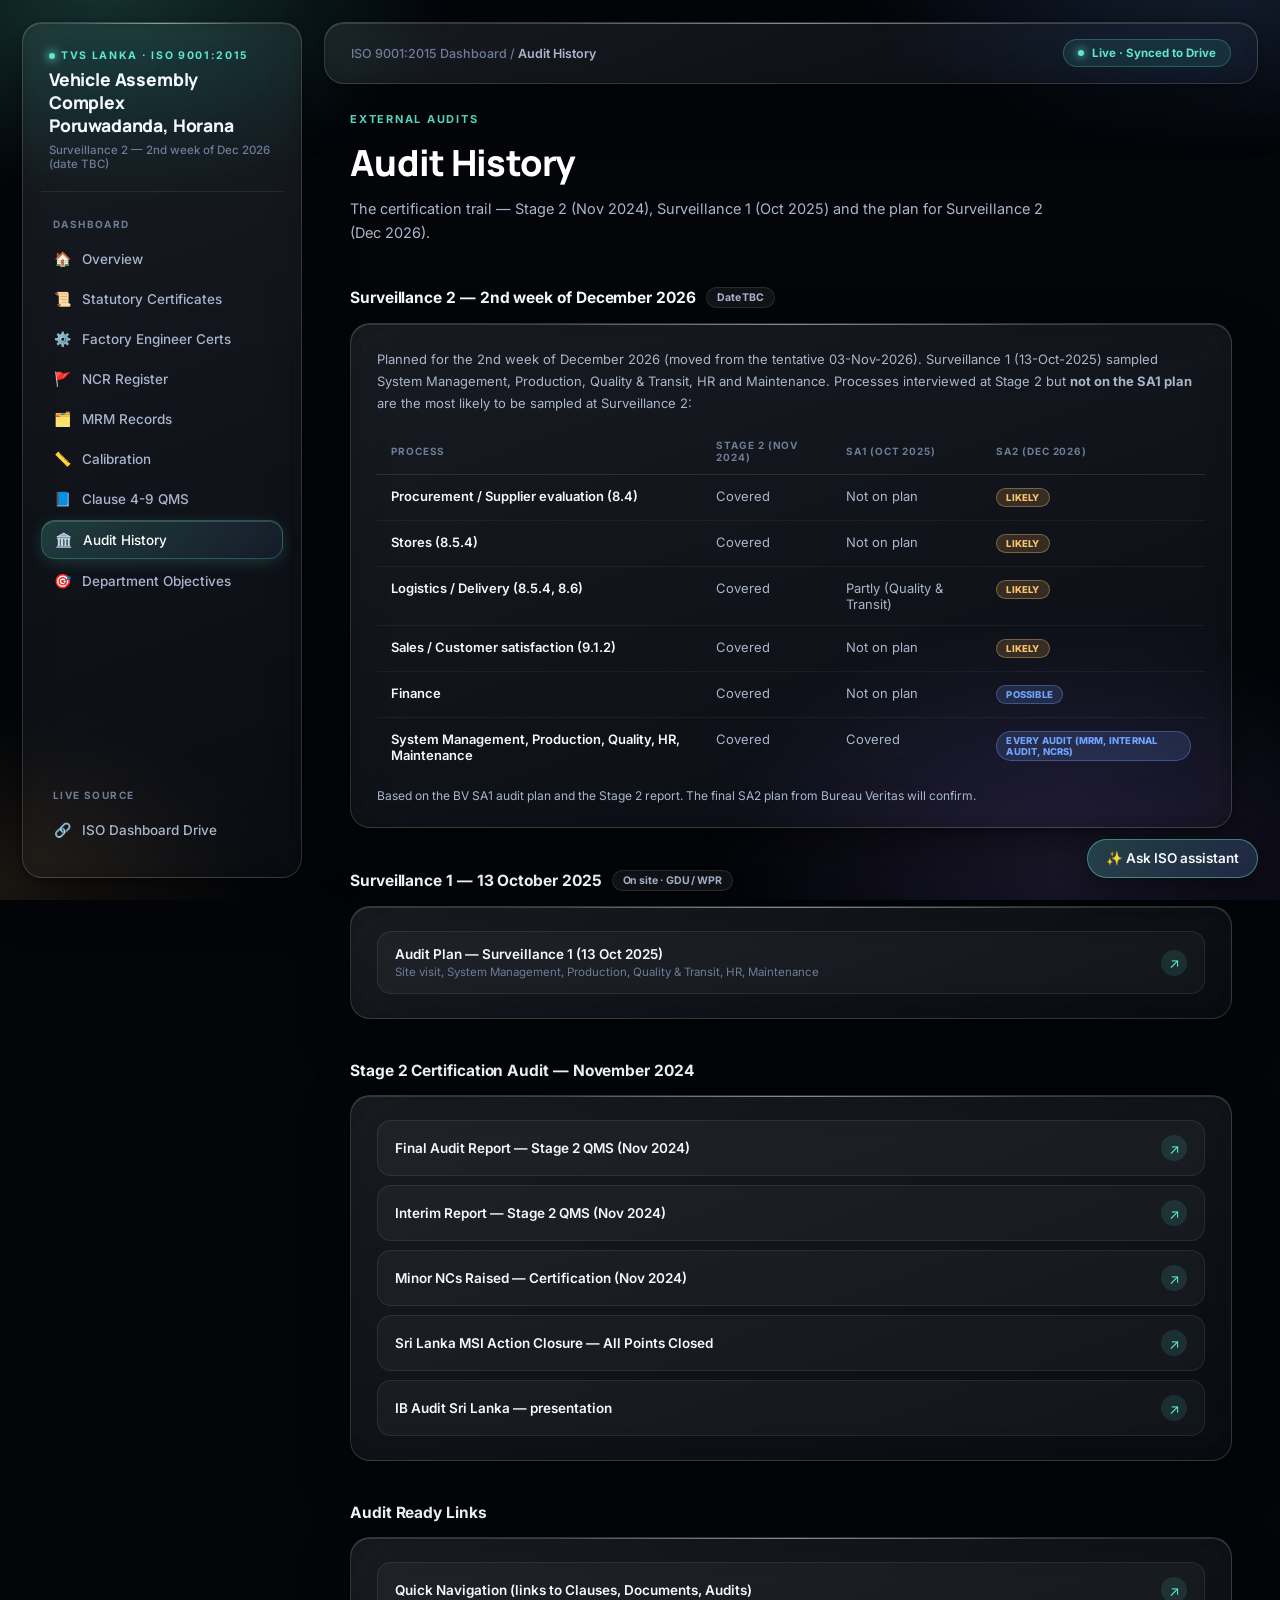
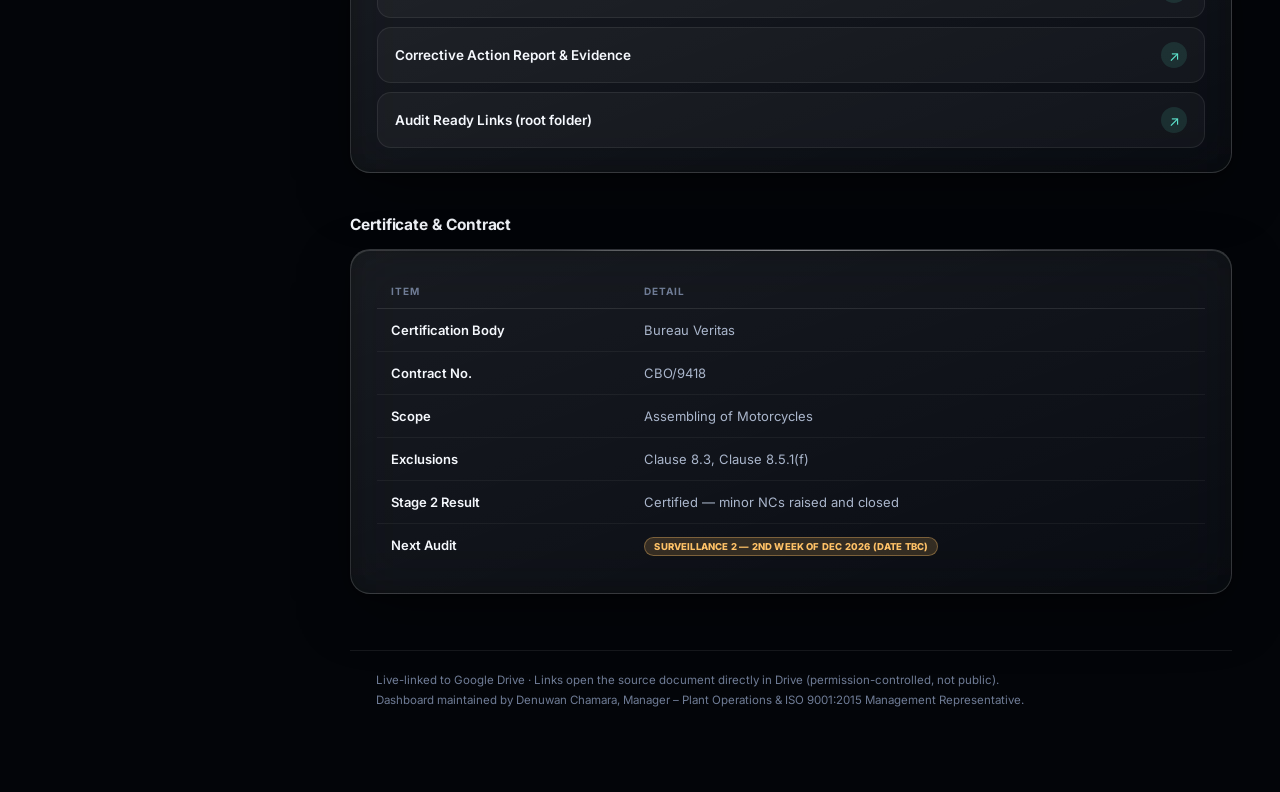
==== commit eb9f2e47: "ISO AI assistant: chat panel on every page + Apps Script backend (free Gemini, open access with dail" ====
--- a/audit-history.html
+++ b/audit-history.html
@@ -591,5 +591,109 @@
   </div>
 </main>
 </div>
+<!-- ISO assistant (chat panel). Same block on every page. Answers come from the Apps Script web app below (free Gemini). -->
+<style>
+.iso-ai-btn{position:fixed;right:22px;bottom:22px;z-index:60;display:flex;align-items:center;gap:8px;padding:12px 18px;border-radius:999px;border:1px solid rgba(94,230,207,.45);background:linear-gradient(135deg,rgba(94,230,207,.22),rgba(111,163,255,.18));color:var(--text-hi,#fff);font:600 13.5px/1 Inter,system-ui,sans-serif;cursor:pointer;backdrop-filter:blur(14px);-webkit-backdrop-filter:blur(14px);box-shadow:0 8px 28px rgba(0,0,0,.45)}
+.iso-ai-btn:hover{border-color:rgba(94,230,207,.8)}
+.iso-ai-panel{position:fixed;right:22px;bottom:80px;z-index:61;width:min(420px,calc(100vw - 28px));height:min(600px,calc(100vh - 110px));display:none;flex-direction:column;border-radius:20px;border:1px solid rgba(255,255,255,.14);background:rgba(14,22,40,.92);backdrop-filter:blur(22px);-webkit-backdrop-filter:blur(22px);box-shadow:0 18px 60px rgba(0,0,0,.6);overflow:hidden;font-family:Inter,system-ui,sans-serif}
+.iso-ai-panel.open{display:flex}
+.iso-ai-head{display:flex;align-items:center;justify-content:space-between;padding:14px 16px;border-bottom:1px solid rgba(255,255,255,.08)}
+.iso-ai-head b{font-size:14px;color:var(--text-hi,#fff)}
+.iso-ai-head span{display:block;font-size:11.5px;color:var(--text-mid,#aab6cc);margin-top:2px}
+.iso-ai-head button{background:none;border:0;color:var(--text-mid,#aab6cc);font-size:12px;cursor:pointer;padding:4px 6px}
+.iso-ai-log{flex:1;overflow-y:auto;padding:14px 14px 6px;display:flex;flex-direction:column;gap:10px}
+.iso-ai-msg{max-width:88%;padding:10px 13px;border-radius:14px;font-size:13px;line-height:1.55;color:var(--text-hi,#fff);word-wrap:break-word}
+.iso-ai-msg.me{align-self:flex-end;background:rgba(94,230,207,.16);border:1px solid rgba(94,230,207,.3)}
+.iso-ai-msg.bot{align-self:flex-start;background:rgba(255,255,255,.05);border:1px solid rgba(255,255,255,.09)}
+.iso-ai-msg.err{border-color:rgba(255,194,103,.4);color:#ffd9a0}
+.iso-ai-msg a{color:var(--teal,#5ee6cf)}
+.iso-ai-msg ul{margin:4px 0;padding-left:18px}
+.iso-ai-chips{display:flex;flex-wrap:wrap;gap:6px;padding:0 14px 10px}
+.iso-ai-chips button{font-size:11.5px;padding:6px 10px;border-radius:999px;border:1px solid rgba(255,255,255,.14);background:rgba(255,255,255,.04);color:var(--text-mid,#aab6cc);cursor:pointer}
+.iso-ai-chips button:hover{color:var(--text-hi,#fff);border-color:rgba(94,230,207,.5)}
+.iso-ai-form{display:flex;gap:8px;padding:12px;border-top:1px solid rgba(255,255,255,.08)}
+.iso-ai-form textarea{flex:1;resize:none;height:42px;max-height:120px;padding:11px 12px;border-radius:12px;border:1px solid rgba(255,255,255,.14);background:rgba(255,255,255,.05);color:var(--text-hi,#fff);font:13px/1.4 Inter,system-ui,sans-serif;outline:none}
+.iso-ai-form textarea:focus{border-color:rgba(94,230,207,.6)}
+.iso-ai-form button{padding:0 16px;border-radius:12px;border:0;background:var(--teal,#5ee6cf);color:#06222a;font-weight:700;cursor:pointer}
+.iso-ai-form button:disabled{opacity:.5;cursor:default}
+.iso-ai-dots::after{content:'…';animation:isoDots 1.2s steps(4) infinite}
+@keyframes isoDots{0%{content:''}25%{content:'.'}50%{content:'..'}75%{content:'...'}}
+@media print{.iso-ai-btn,.iso-ai-panel{display:none!important}}
+</style>
+<button class="iso-ai-btn" id="isoAiBtn" type="button" aria-controls="isoAiPanel">✨ Ask ISO assistant</button>
+<div class="iso-ai-panel" id="isoAiPanel" role="dialog" aria-label="ISO assistant">
+  <div class="iso-ai-head"><div><b>ISO Assistant</b><span>Finds ISO records and status on this dashboard and in the ISO Drive folder</span></div><div><button type="button" id="isoAiClear" title="Start a new chat">New chat</button><button type="button" id="isoAiClose" title="Close">✕</button></div></div>
+  <div class="iso-ai-log" id="isoAiLog"></div>
+  <div class="iso-ai-chips" id="isoAiChips"></div>
+  <form class="iso-ai-form" id="isoAiForm"><textarea id="isoAiInput" placeholder="Ask about certificates, NCRs, MRM, audits…" maxlength="600"></textarea><button type="submit" id="isoAiSend">Ask</button></form>
+</div>
+<script>
+(function(){
+  var API = 'https://script.google.com/macros/s/AKfycbxqYe1v3W4KRSIdolJx6gSwl8X5efK9eaK_THWYL55H6sTrdy7Cd-HVAk3pGG1rTebzKg/exec';
+  var KEY = 'isoAiChat';
+  var CHIPS = ['What should we prepare for Surveillance 2?', 'Show the 2026 supplier evaluations', 'Which statutory certificates expire next?', 'Status of the NCRs', 'Where are the calibration records?'];
+  var btn = document.getElementById('isoAiBtn'), panel = document.getElementById('isoAiPanel'), log = document.getElementById('isoAiLog');
+  var form = document.getElementById('isoAiForm'), input = document.getElementById('isoAiInput'), send = document.getElementById('isoAiSend');
+  var chips = document.getElementById('isoAiChips');
+  var hist = [];
+  try { hist = JSON.parse(sessionStorage.getItem(KEY) || '[]'); } catch (e) { hist = []; }
+
+  function esc(s){ return String(s).replace(/&/g,'&amp;').replace(/</g,'&lt;').replace(/>/g,'&gt;').replace(/"/g,'&quot;'); }
+  function md(s){
+    var h = esc(s);
+    h = h.replace(/\[([^\]]+)\]\((https:\/\/[^\s)]+)\)/g, function(m,t,u){ return '<a href="'+u+'" target="_blank" rel="noopener">'+t+'</a>'; });
+    h = h.replace(/(^|[\s(])(https:\/\/[^\s<)]+)/g, function(m,pre,u){ return pre+'<a href="'+u+'" target="_blank" rel="noopener">'+u+'</a>'; });
+    h = h.replace(/\*\*([^*]+)\*\*/g,'<b>$1</b>');
+    var lines = h.split('\n'), out = [], inList = false;
+    lines.forEach(function(l){
+      var m = l.match(/^\s*(?:[-*•]|\d+\.)\s+(.*)$/);
+      if (m) { if (!inList) { out.push('<ul>'); inList = true; } out.push('<li>'+m[1]+'</li>'); }
+      else { if (inList) { out.push('</ul>'); inList = false; } out.push(l); }
+    });
+    if (inList) out.push('</ul>');
+    return out.join('<br>').replace(/<br><ul>/g,'<ul>').replace(/<\/ul><br>/g,'</ul>').replace(/<\/li><br>/g,'</li>');
+  }
+  function add(role, text, cls){
+    var d = document.createElement('div');
+    d.className = 'iso-ai-msg ' + (role === 'user' ? 'me' : 'bot') + (cls ? ' ' + cls : '');
+    if (role === 'user') d.textContent = text; else d.innerHTML = md(text);
+    log.appendChild(d); log.scrollTop = log.scrollHeight; return d;
+  }
+  function render(){
+    log.innerHTML = '';
+    add('model', 'Hello! Ask me where an ISO record is, or the status of certificates, NCRs, MRM, calibration, supplier evaluation or audits. I answer from this dashboard and the ISO DASHBOARD Drive folder.');
+    hist.forEach(function(h){ add(h.role, h.text); });
+    chips.style.display = hist.length ? 'none' : 'flex';
+  }
+  chips.innerHTML = CHIPS.map(function(c){ return '<button type="button">'+esc(c)+'</button>'; }).join('');
+  chips.addEventListener('click', function(e){ if (e.target.tagName === 'BUTTON') { input.value = e.target.textContent; ask(); } });
+
+  function ask(){
+    var q = input.value.trim(); if (!q || send.disabled) return;
+    input.value = ''; chips.style.display = 'none';
+    add('user', q);
+    var wait = add('model', '<span class="iso-ai-dots">Looking it up</span>'); wait.innerHTML = '<span class="iso-ai-dots">Looking it up</span>';
+    send.disabled = true;
+    fetch(API, { method: 'POST', headers: { 'Content-Type': 'text/plain;charset=utf-8' }, body: JSON.stringify({ q: q, history: hist.slice(-6) }) })
+      .then(function(r){ return r.text(); }).then(function(t){ try { return JSON.parse(t); } catch (e) { return { ok: false, error: 'The assistant is not available right now. Please try again later.' }; } })
+      .then(function(res){
+        wait.remove();
+        if (res.ok) {
+          hist.push({ role: 'user', text: q }, { role: 'model', text: res.answer });
+          hist = hist.slice(-20); sessionStorage.setItem(KEY, JSON.stringify(hist));
+          add('model', res.answer);
+        } else add('model', res.error || 'Sorry, no answer. Please try again.', 'err');
+      })
+      .catch(function(){ wait.remove(); add('model', 'Could not reach the assistant. Check the internet connection, or the assistant may not be switched on yet.', 'err'); })
+      .then(function(){ send.disabled = false; input.focus(); });
+  }
+  form.addEventListener('submit', function(e){ e.preventDefault(); ask(); });
+  input.addEventListener('keydown', function(e){ if (e.key === 'Enter' && !e.shiftKey) { e.preventDefault(); ask(); } });
+  btn.addEventListener('click', function(){ panel.classList.toggle('open'); if (panel.classList.contains('open')) { render(); input.focus(); } });
+  document.getElementById('isoAiClose').addEventListener('click', function(){ panel.classList.remove('open'); });
+  document.getElementById('isoAiClear').addEventListener('click', function(){ hist = []; sessionStorage.removeItem(KEY); render(); input.focus(); });
+})();
+</script>
+<!-- /ISO assistant -->
 </body>
 </html>
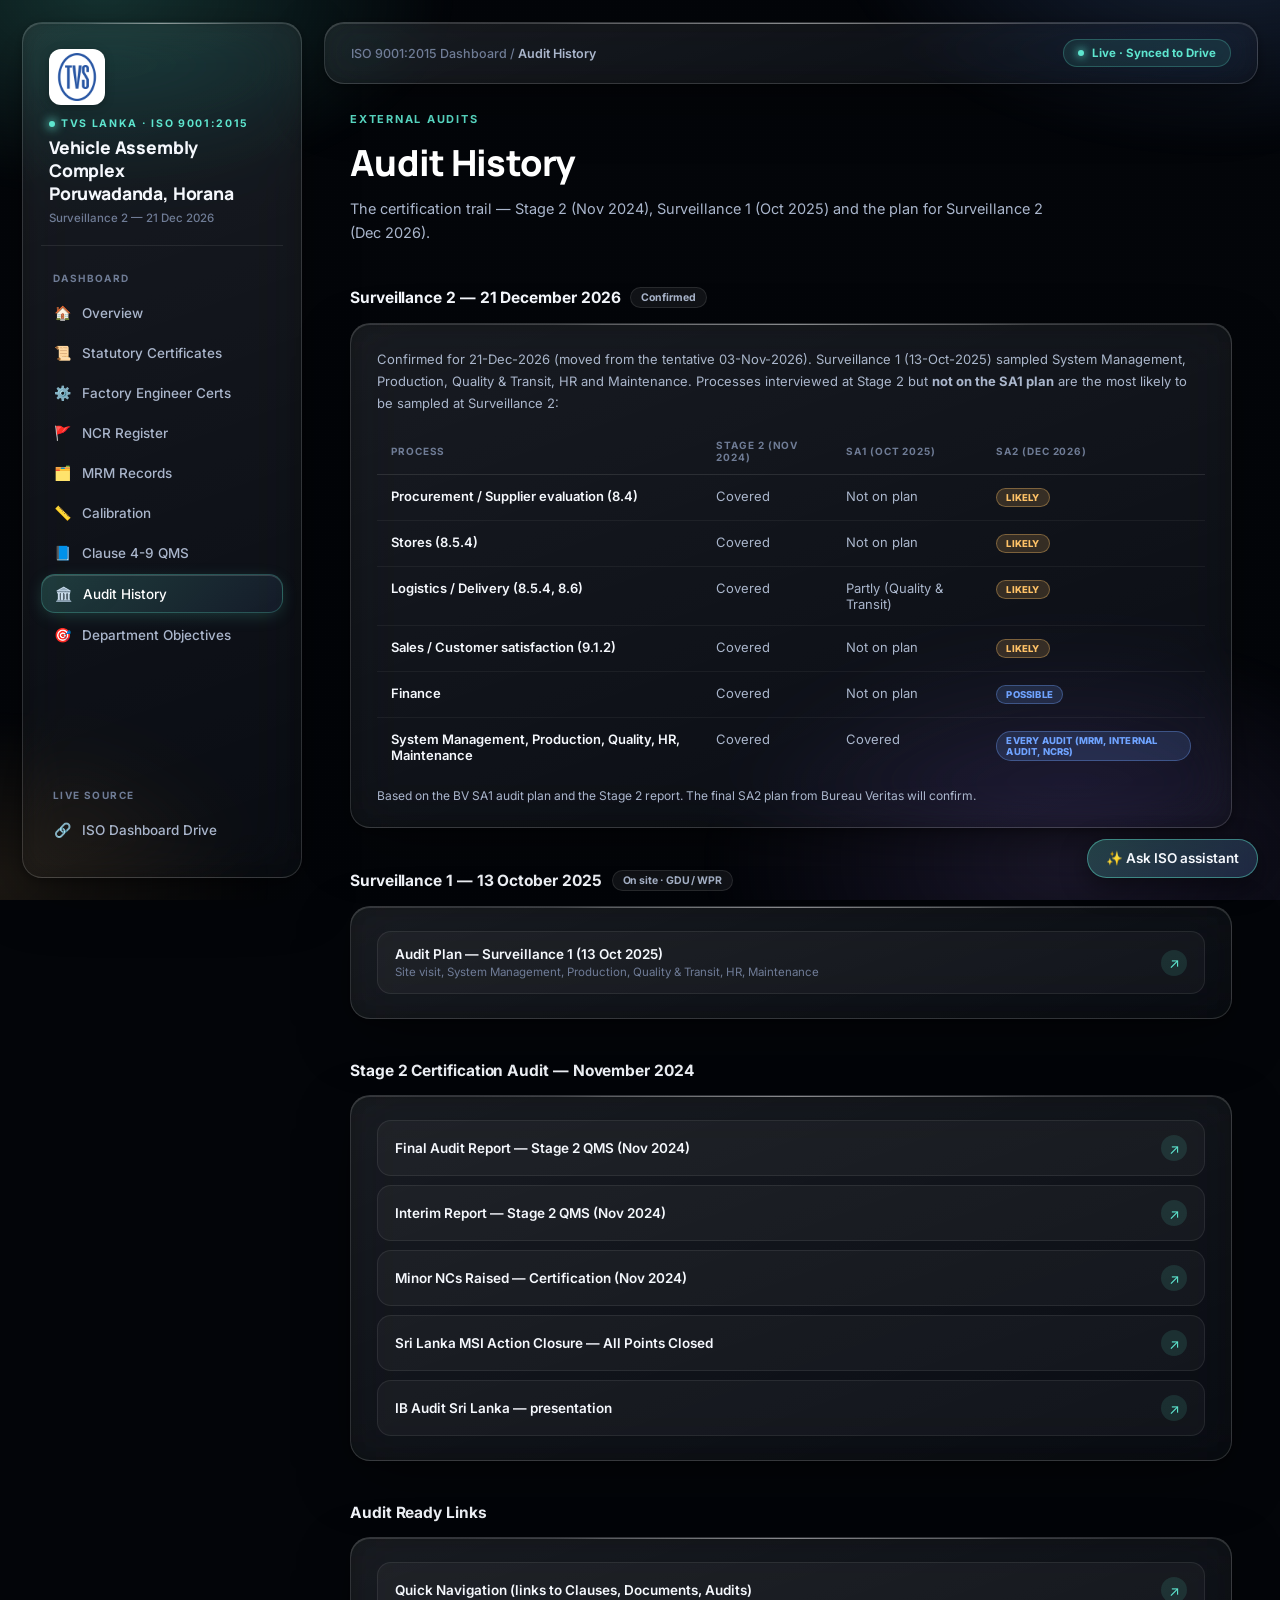
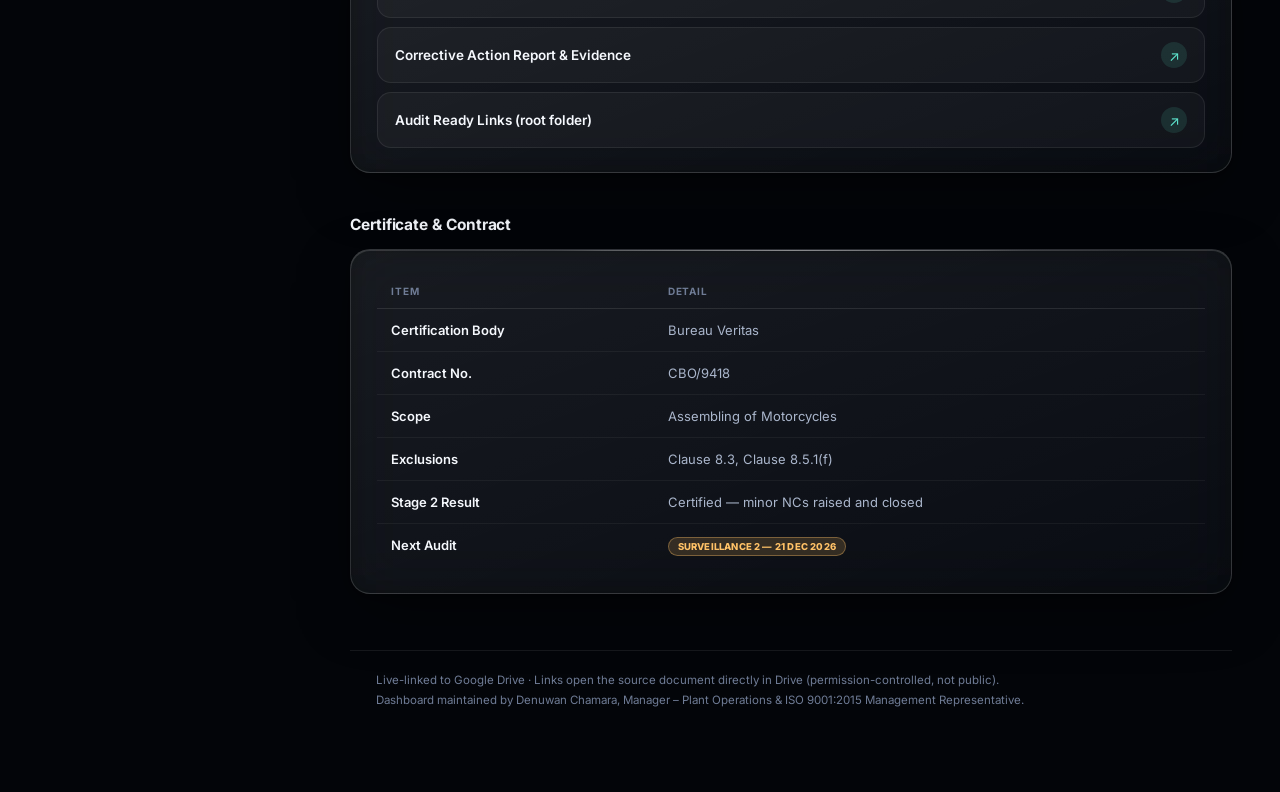
==== commit 5426cc75: "TVS Lanka logo in the sidebar on all pages; SA2 confirmed for 21-Dec-2026 (countdown, sidebar, audit" ====
--- a/audit-history.html
+++ b/audit-history.html
@@ -144,6 +144,15 @@
   padding: 0 8px 20px;
   border-bottom: 1px solid rgba(255,255,255,0.08);
 }
+.brand .logo {
+  width: 56px; height: 56px;
+  border-radius: 12px;
+  background: #fff;
+  padding: 4px;
+  object-fit: contain;
+  margin-bottom: 6px;
+  box-shadow: 0 2px 10px rgba(0,0,0,0.25);
+}
 .brand .mark {
   display: inline-flex;
   align-items: center;
@@ -462,9 +471,10 @@
 <div class="layout">
 <aside class="sidebar glass">
   <div class="brand">
+    <img class="logo" src="tvs-logo.jpg" alt="TVS Lanka logo" width="56" height="56"/>
     <div class="mark">TVS Lanka · ISO 9001:2015</div>
     <div class="title">Vehicle Assembly Complex<br/>Poruwadanda, Horana</div>
-    <div class="sub">Surveillance 2 — 2nd week of Dec 2026 (date TBC)</div>
+    <div class="sub">Surveillance 2 — 21 Dec 2026</div>
   </div>
   <div class="nav-group">
     <div class="nav-label">Dashboard</div>
@@ -498,10 +508,10 @@
       <div class="page-desc">The certification trail — Stage 2 (Nov 2024), Surveillance 1 (Oct 2025) and the plan for Surveillance 2 (Dec 2026).</div>
     </div>
 
-  <div class="section-title">Surveillance 2 — 2nd week of December 2026 <span class="count">Date TBC</span></div>
+  <div class="section-title">Surveillance 2 — 21 December 2026 <span class="count">Confirmed</span></div>
   <div class="panel glass">
     <div style="font-size:13px;color:var(--text-mid);line-height:1.7;margin-bottom:14px;">
-      Planned for the 2nd week of December 2026 (moved from the tentative 03-Nov-2026). Surveillance 1 (13-Oct-2025) sampled
+      Confirmed for 21-Dec-2026 (moved from the tentative 03-Nov-2026). Surveillance 1 (13-Oct-2025) sampled
       System Management, Production, Quality &amp; Transit, HR and Maintenance. Processes interviewed at Stage 2 but <b>not on the
       SA1 plan</b> are the most likely to be sampled at Surveillance 2:
     </div>
@@ -580,7 +590,7 @@
       <tr><td class="strong">Scope</td><td>Assembling of Motorcycles</td></tr>
       <tr><td class="strong">Exclusions</td><td>Clause 8.3, Clause 8.5.1(f)</td></tr>
       <tr><td class="strong">Stage 2 Result</td><td>Certified — minor NCs raised and closed</td></tr>
-      <tr><td class="strong">Next Audit</td><td><span class="badge high">Surveillance 2 — 2nd week of Dec 2026 (date TBC)</span></td></tr>
+      <tr><td class="strong">Next Audit</td><td><span class="badge high">Surveillance 2 — 21 Dec 2026</span></td></tr>
     </table>
   </div>
 
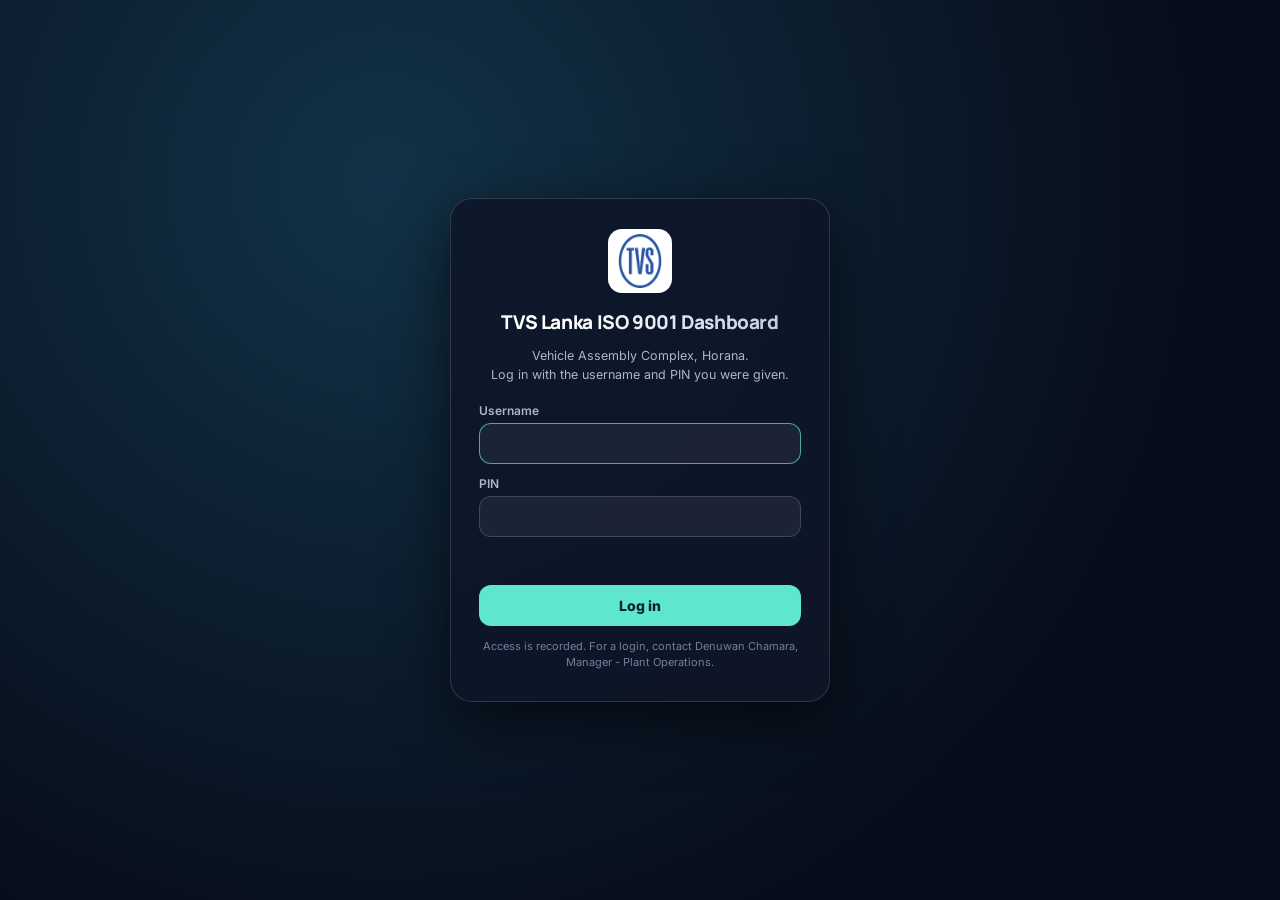
==== commit 72a15fb3: "Login gate (username + PIN) on all 9 pages; assistant sends the login token Co-Authored-By: Claude O" ====
--- a/audit-history.html
+++ b/audit-history.html
@@ -465,6 +465,7 @@
 .quicklink .qd { font-size: 11.5px; color: var(--text-low); line-height: 1.5; }
 
 </style>
+<script src="gate.js"></script>
 </head>
 <body>
 <div class="bg-mesh"></div>
@@ -684,7 +685,7 @@
     add('user', q);
     var wait = add('model', '<span class="iso-ai-dots">Looking it up</span>'); wait.innerHTML = '<span class="iso-ai-dots">Looking it up</span>';
     send.disabled = true;
-    fetch(API, { method: 'POST', headers: { 'Content-Type': 'text/plain;charset=utf-8' }, body: JSON.stringify({ q: q, history: hist.slice(-6) }) })
+    fetch(API, { method: 'POST', headers: { 'Content-Type': 'text/plain;charset=utf-8' }, body: JSON.stringify({ q: q, history: hist.slice(-6), token: window.isoGate ? isoGate.token() : "" }) })
       .then(function(r){ return r.text(); }).then(function(t){ try { return JSON.parse(t); } catch (e) { return { ok: false, error: 'The assistant is not available right now. Please try again later.' }; } })
       .then(function(res){
         wait.remove();
@@ -692,7 +693,7 @@
           hist.push({ role: 'user', text: q }, { role: 'model', text: res.answer });
           hist = hist.slice(-20); sessionStorage.setItem(KEY, JSON.stringify(hist));
           add('model', res.answer);
-        } else add('model', res.error || 'Sorry, no answer. Please try again.', 'err');
+        } else { add('model', res.error || 'Sorry, no answer. Please try again.', 'err'); if (res.auth === false && window.isoGate) isoGate.expired(); }
       })
       .catch(function(){ wait.remove(); add('model', 'Could not reach the assistant. Check the internet connection, or the assistant may not be switched on yet.', 'err'); })
       .then(function(){ send.disabled = false; input.focus(); });
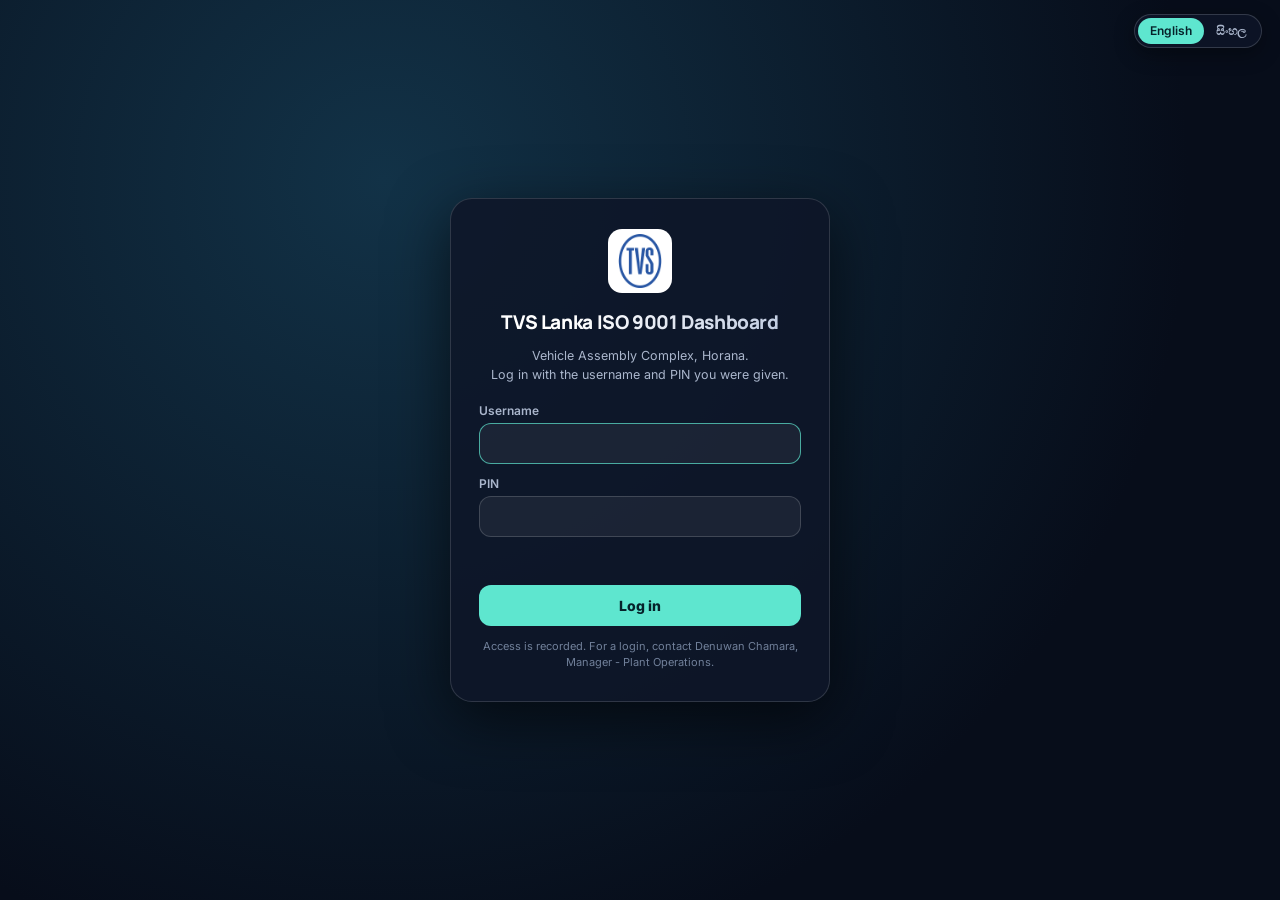
==== commit 90c4a614: "English / Sinhala switch on every page (i18n.js), including the login screen and the ISO assistant C" ====
--- a/audit-history.html
+++ b/audit-history.html
@@ -466,6 +466,7 @@
 
 </style>
 <script src="gate.js"></script>
+<script src="i18n.js"></script>
 </head>
 <body>
 <div class="bg-mesh"></div>
@@ -685,7 +686,7 @@
     add('user', q);
     var wait = add('model', '<span class="iso-ai-dots">Looking it up</span>'); wait.innerHTML = '<span class="iso-ai-dots">Looking it up</span>';
     send.disabled = true;
-    fetch(API, { method: 'POST', headers: { 'Content-Type': 'text/plain;charset=utf-8' }, body: JSON.stringify({ q: q, history: hist.slice(-6), token: window.isoGate ? isoGate.token() : "" }) })
+    fetch(API, { method: 'POST', headers: { 'Content-Type': 'text/plain;charset=utf-8' }, body: JSON.stringify({ q: q, history: hist.slice(-6), token: window.isoGate ? isoGate.token() : "", lang: window.isoLang ? isoLang() : "en" }) })
       .then(function(r){ return r.text(); }).then(function(t){ try { return JSON.parse(t); } catch (e) { return { ok: false, error: 'The assistant is not available right now. Please try again later.' }; } })
       .then(function(res){
         wait.remove();
